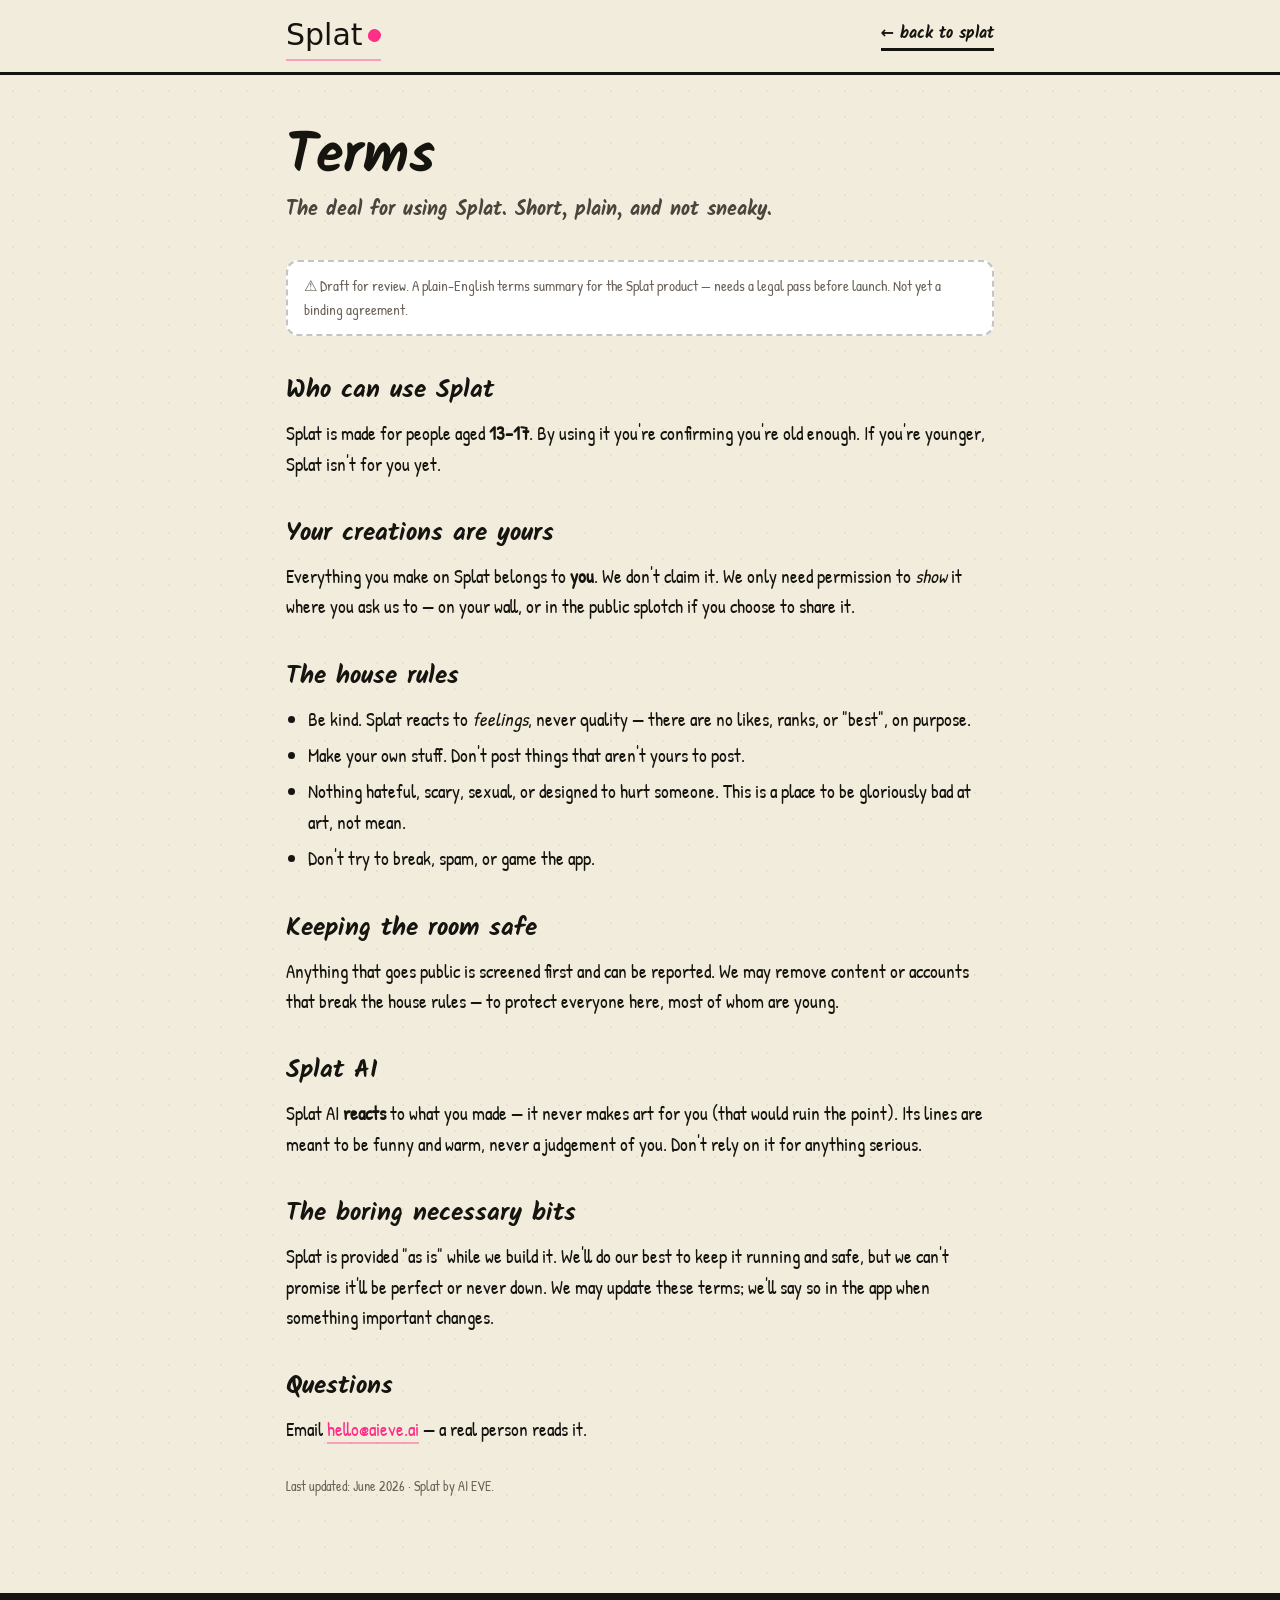
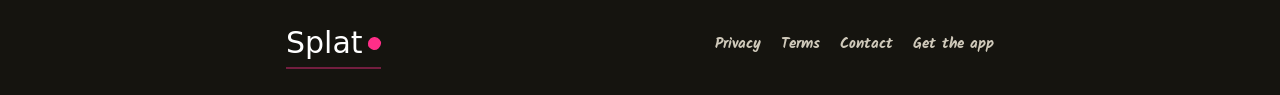
==== terms.html @ baf84853 "Splat landing site → splat.aieve.ai Locked design comp + interactive overlay; get/privacy/terms/cont" ====
<!DOCTYPE html>
<html lang="en">
<head>
<meta charset="UTF-8"><meta name="viewport" content="width=device-width, initial-scale=1.0">
<title>Splat — Terms</title>
<link rel="preconnect" href="https://fonts.googleapis.com"><link rel="preconnect" href="https://fonts.gstatic.com" crossorigin>
<link href="https://fonts.googleapis.com/css2?family=Permanent+Marker&family=Kalam:wght@700&family=Patrick+Hand&display=swap" rel="stylesheet">
<link rel="stylesheet" href="site.css">
</head>
<body>
<nav class="site-nav"><div class="wrap">
  <a href="index.html" class="word">Splat<i></i></a>
  <a href="index.html" class="home">← back to splat</a>
</div></nav>

<main><div class="wrap">
  <h1>Terms</h1>
  <p class="lede">The deal for using Splat. Short, plain, and not sneaky.</p>

  <div class="note">⚠️ Draft for review. A plain-English terms summary for the Splat product — needs a legal pass before launch. Not yet a binding agreement.</div>

  <h2>Who can use Splat</h2>
  <p>Splat is made for people aged <b>13–17</b>. By using it you're confirming you're old enough. If you're younger, Splat isn't for you yet.</p>

  <h2>Your creations are yours</h2>
  <p>Everything you make on Splat belongs to <b>you</b>. We don't claim it. We only need permission to <i>show</i> it where you ask us to — on your wall, or in the public splotch if you choose to share it.</p>

  <h2>The house rules</h2>
  <ul>
    <li>Be kind. Splat reacts to <i>feelings</i>, never quality — there are no likes, ranks, or "best", on purpose.</li>
    <li>Make your own stuff. Don't post things that aren't yours to post.</li>
    <li>Nothing hateful, scary, sexual, or designed to hurt someone. This is a place to be gloriously bad at art, not mean.</li>
    <li>Don't try to break, spam, or game the app.</li>
  </ul>

  <h2>Keeping the room safe</h2>
  <p>Anything that goes public is screened first and can be reported. We may remove content or accounts that break the house rules — to protect everyone here, most of whom are young.</p>

  <h2>Splat AI</h2>
  <p>Splat AI <b>reacts</b> to what you made — it never makes art for you (that would ruin the point). Its lines are meant to be funny and warm, never a judgement of you. Don't rely on it for anything serious.</p>

  <h2>The boring necessary bits</h2>
  <p>Splat is provided "as is" while we build it. We'll do our best to keep it running and safe, but we can't promise it'll be perfect or never down. We may update these terms; we'll say so in the app when something important changes.</p>

  <h2>Questions</h2>
  <p>Email <a href="mailto:hello@aieve.ai">hello@aieve.ai</a> — a real person reads it.</p>

  <p class="updated">Last updated: June 2026 · Splat by AI EVE.</p>
</div></main>

<footer><div class="wrap">
  <a href="index.html" class="word">Splat<i></i></a>
  <div class="links"><a href="privacy.html">Privacy</a><a href="terms.html">Terms</a><a href="contact.html">Contact</a><a href="get.html">Get the app</a></div>
</div></footer>
</body>
</html>
---- site.css ----
/* Splat — shared style for the secondary pages (get / privacy / terms / contact).
   On-brand with the landing (cream paper, marker, hand fonts). The landing comp itself
   is untouched — this only styles the NEW info pages. */
:root{
  --cream:#F2ECDD; --ink:#15140f; --pink:#FF2E88; --purple:#7B43F1; --lime:#C6F042;
  --marker:'Permanent Marker',system-ui,cursive; --hand:'Kalam',system-ui,cursive; --body:'Patrick Hand',system-ui,cursive;
}
*{margin:0;padding:0;box-sizing:border-box}
html{scroll-behavior:smooth}
body{background:var(--cream);color:var(--ink);font-family:var(--body);font-size:19px;line-height:1.6;
  background-image:radial-gradient(rgba(22,21,20,.05) 1.2px,transparent 1.2px);background-size:26px 26px}
.wrap{max-width:760px;margin:0 auto;padding:0 26px}

/* header */
.site-nav{position:sticky;top:0;z-index:20;background:rgba(242,236,221,.92);backdrop-filter:blur(6px);border-bottom:3px solid var(--ink)}
.site-nav .wrap{display:flex;align-items:center;justify-content:space-between;height:72px}
.word{font-family:var(--marker);font-size:30px;color:var(--ink);text-decoration:none;display:inline-flex;align-items:center;gap:5px}
.word i{width:13px;height:13px;background:var(--pink);border-radius:46% 54% 50% 50%/55% 45% 55% 45%;display:inline-block;transform:rotate(8deg)}
.site-nav a.home{font-family:var(--hand);font-weight:700;font-size:16px;color:var(--ink);text-decoration:none;border-bottom:3px solid var(--ink);padding-bottom:2px}

/* page body */
main{padding:54px 0 40px}
h1{font-family:var(--hand);font-weight:700;font-size:clamp(34px,6vw,56px);line-height:1.02;margin-bottom:8px}
.lede{font-family:var(--hand);font-weight:700;font-size:20px;color:#4a443c;margin-bottom:34px}
h2{font-family:var(--hand);font-weight:700;font-size:25px;margin:34px 0 8px}
p{margin-bottom:16px}
a{color:var(--pink);text-decoration:none;border-bottom:2px solid rgba(255,46,136,.4)}
a:hover{border-bottom-color:var(--pink)}
ul{margin:0 0 16px 22px}
li{margin-bottom:6px}
.tag{display:inline-block;font-family:var(--hand);font-weight:700;font-size:13px;letter-spacing:.06em;
  background:var(--lime);border:2.5px solid var(--ink);border-radius:30px;padding:4px 12px;margin-bottom:18px}
.note{font-family:var(--body);font-size:15px;color:#6a6258;background:#fff;border:2px dashed rgba(22,21,20,.25);border-radius:12px;padding:12px 16px;margin:24px 0}
.updated{font-family:var(--body);font-size:14px;color:#6a6258;margin-top:30px}

/* buttons (get page) */
.stores{display:flex;gap:16px;flex-wrap:wrap;margin:28px 0}
.store{font-family:var(--hand);font-weight:700;font-size:19px;display:inline-flex;align-items:center;gap:10px;
  background:var(--ink);color:#fff;border:3px solid var(--ink);border-radius:50px;padding:15px 28px;text-decoration:none;transition:transform .1s}
.store:hover{transform:translateY(-2px) rotate(-1deg);border-bottom-color:var(--ink)}
.store.pink{background:var(--pink)}
.soon{font-family:var(--hand);font-weight:700;font-size:13px;background:var(--pink);color:#fff;border-radius:20px;padding:2px 9px;margin-left:8px}

/* footer */
footer{background:var(--ink);color:#cfc9ba;margin-top:40px;padding:26px 0}
footer .wrap{display:flex;flex-wrap:wrap;gap:16px;align-items:center;justify-content:space-between}
footer .word{color:#fff}
footer .links{display:flex;gap:20px;font-family:var(--hand);font-weight:700;font-size:15px}
footer .links a{color:#cfc9ba;border:none}
footer .links a:hover{color:#fff}
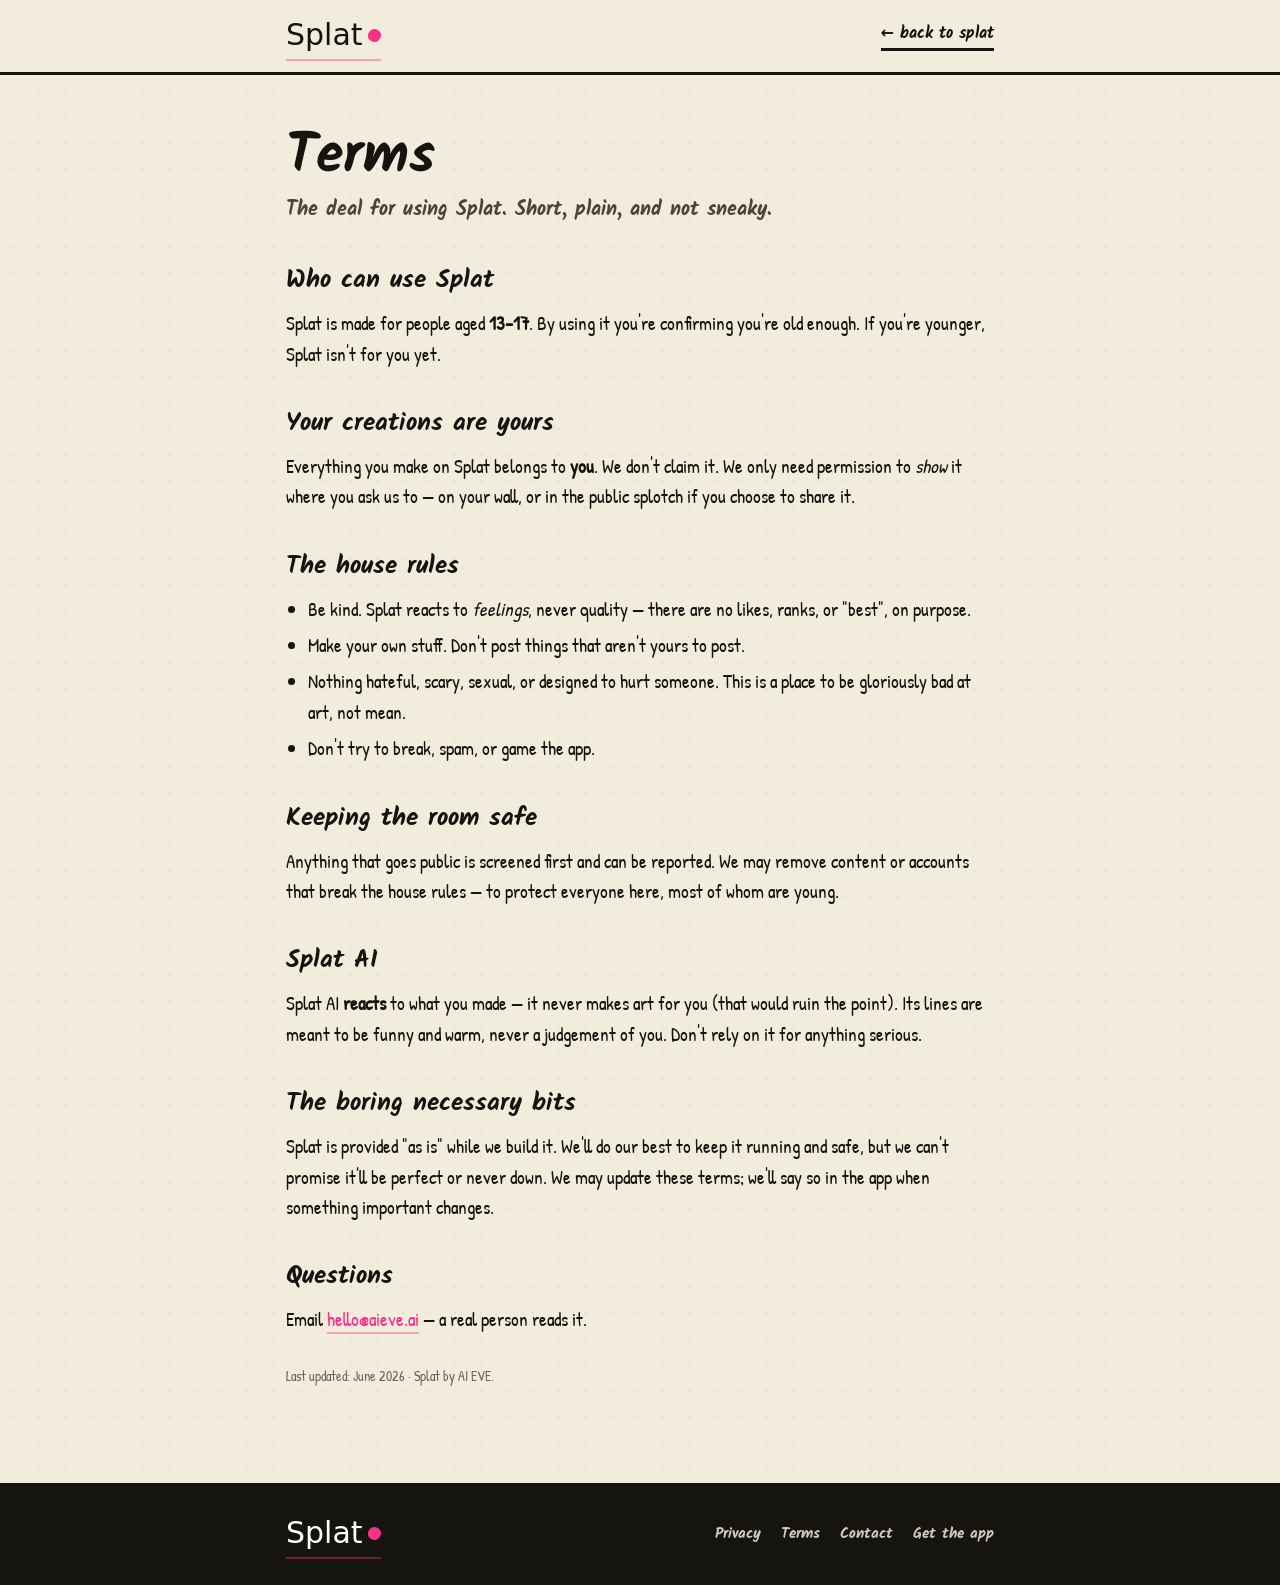
==== commit 74f29273: "Site: remove draft-for-review banner from privacy/terms Co-Authored-By: Claude Opus 4.8 <noreply@ant" ====
--- a/terms.html
+++ b/terms.html
@@ -16,8 +16,6 @@
 <main><div class="wrap">
   <h1>Terms</h1>
   <p class="lede">The deal for using Splat. Short, plain, and not sneaky.</p>
-
-  <div class="note">⚠️ Draft for review. A plain-English terms summary for the Splat product — needs a legal pass before launch. Not yet a binding agreement.</div>
 
   <h2>Who can use Splat</h2>
   <p>Splat is made for people aged <b>13–17</b>. By using it you're confirming you're old enough. If you're younger, Splat isn't for you yet.</p>
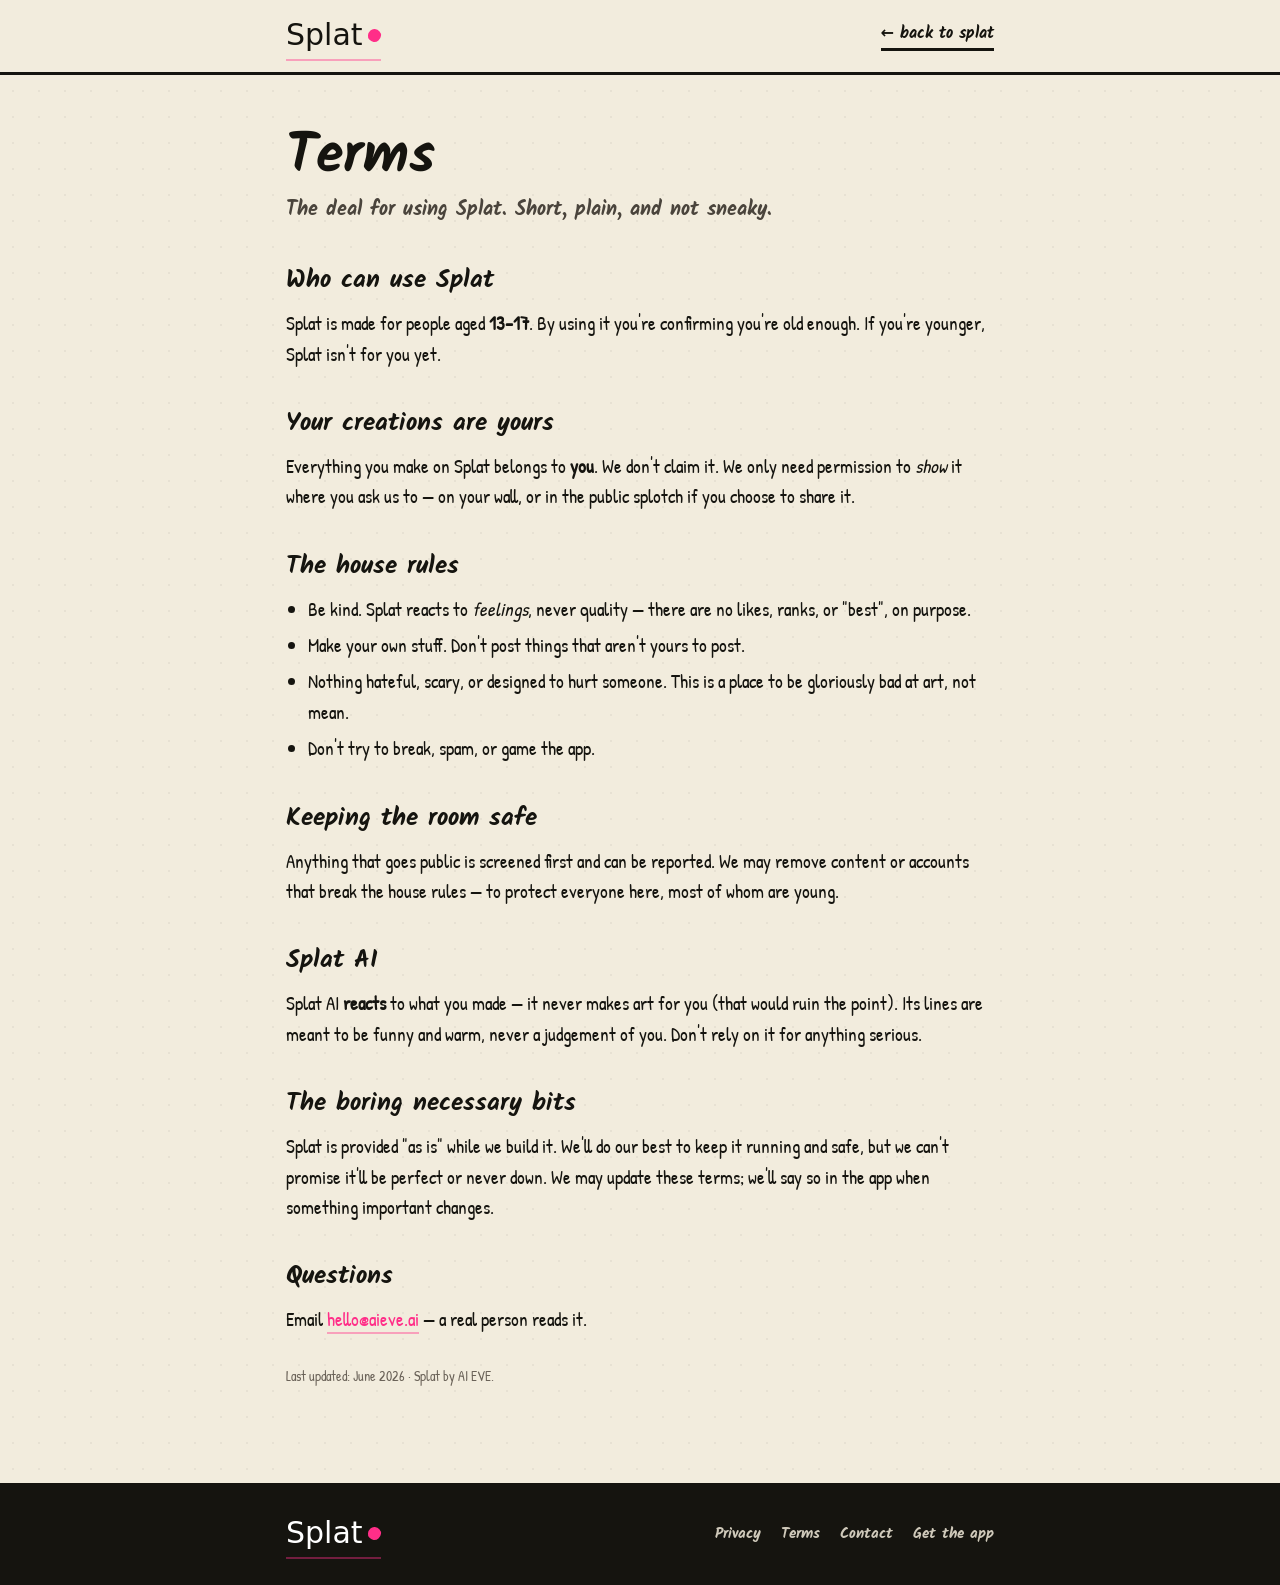
==== commit b537b042: "Site: reword terms house-rules line Co-Authored-By: Claude Opus 4.8 <noreply@anthropic.com>" ====
--- a/terms.html
+++ b/terms.html
@@ -27,7 +27,7 @@
   <ul>
     <li>Be kind. Splat reacts to <i>feelings</i>, never quality — there are no likes, ranks, or "best", on purpose.</li>
     <li>Make your own stuff. Don't post things that aren't yours to post.</li>
-    <li>Nothing hateful, scary, sexual, or designed to hurt someone. This is a place to be gloriously bad at art, not mean.</li>
+    <li>Nothing hateful, scary, or designed to hurt someone. This is a place to be gloriously bad at art, not mean.</li>
     <li>Don't try to break, spam, or game the app.</li>
   </ul>
 
